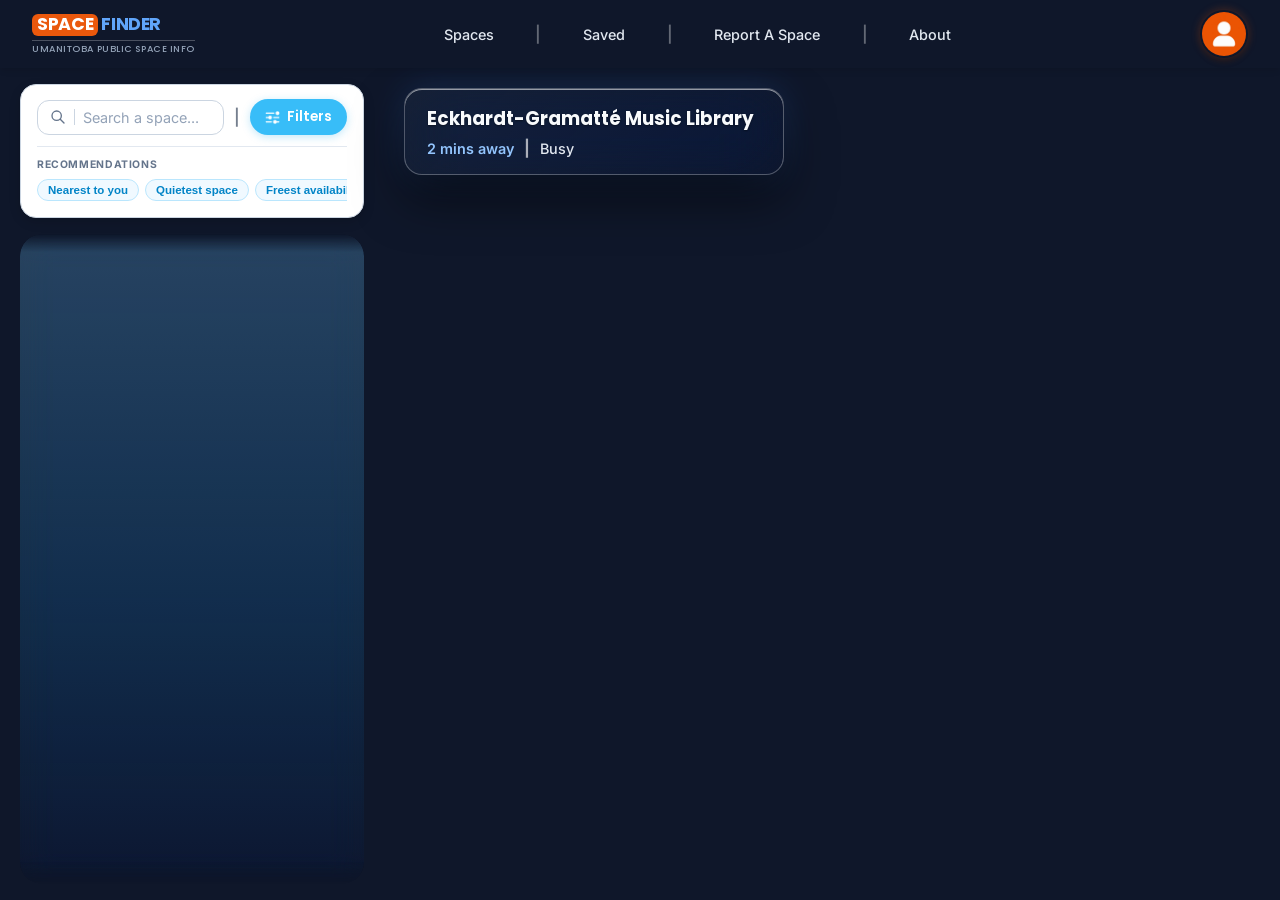
==== page-html/index.html @ 4721ee88 "UI- commit foucesd on the UI of more info page" ====
<!DOCTYPE html>
<html lang="en">
<head>
    <meta charset="UTF-8">
    <meta name="viewport" content="width=device-width, initial-scale=1.0">
    <title>Public Space Information Center</title>

    <!-- Google Fonts -->
    <link rel="preconnect" href="https://fonts.googleapis.com">
    <link rel="preconnect" href="https://fonts.gstatic.com" crossorigin>
    <link href="https://fonts.googleapis.com/css2?family=Inter:wght@400;500;600&family=Poppins:wght@600;700&display=swap" rel="stylesheet">

    <!-- Mapbox GL JS -->
    <link href="https://api.mapbox.com/mapbox-gl-js/v3.30.0/mapbox-gl.css" rel="stylesheet">
    <script src="https://api.mapbox.com/mapbox-gl-js/v3.30.0/mapbox-gl.js"></script>

    <!-- Our CSS -->
    <link rel="stylesheet" href="../pages-css-sheet/styles.css">
</head>
<body>

    <!-- TOP NAVIGATION -->
    <header>
        <!-- Left Group: Logo -->
        <div class="header-left-group">
            <div class="logo">
                <div class="logo-text">
                    <span class="brand-name"><span class="brand-space">SPACE</span><span class="brand-finder">FINDER</span></span>
                    <hr class="logo-divider">
                    <span class="brand-tag">UManitoba Public Space Info</span>
                </div>
            </div>
        </div>

        <!-- Center Navigation -->
        <nav>
            <a href="#" class="nav-link">Spaces</a>
            <span class="nav-separator">|</span>
            <a href="#" class="nav-link">Saved</a>
            <span class="nav-separator">|</span>
            <a href="#" class="nav-link">Report A Space</a>
            <span class="nav-separator">|</span>
            <a href="#" class="nav-link">About</a>
        </nav>

        <!-- Right Group: Login Button -->
        <div class="header-right-group">
            <button class="login-btn" type="button" aria-label="Login">
                <img src="../assets/orange-profile-icon.jpg" alt="Login" class="login-icon-img">
            </button>
        </div>
    </header>

    <!-- FULL-BACKGROUND 3D MAPBOX CONTAINER -->
    <div id="map"></div>

    <!-- MAIN CONTENT AREA -->
    <main>
        <!-- LEFT SIDEBAR -->
        <aside class="sidebar">
            <!-- SOLID WHITE FILTER CARD (UNCHANGED) -->
            <div class="controls">
                <!-- Top Row: Search Left | Divider | Filter Right -->
                <div class="controls-top-row">
                    <div class="search-bar">
                        <svg class="search-icon" xmlns="http://www.w3.org/2000/svg" fill="none" viewBox="0 0 24 24" stroke="currentColor">
                            <path stroke-linecap="round" stroke-linejoin="round" stroke-width="2" d="M21 21l-6-6m2-5a7 7 0 11-14 0 7 7 0 0114 0z"/>
                        </svg>
                        <div class="search-divider"></div>
                        <input type="text" id="search-input" placeholder="Search a space...">
                    </div>

                    <span class="controls-divider">|</span>

                    <button class="filter-trigger-btn" id="btn-open-filter-modal" type="button">
                        <img src="../assets/filter_search_bar.png" alt="" class="filter-icon">
                        <span>Filters</span>
                    </button>
                </div>

                <!-- Subtle Horizontal Divider -->
                <hr class="horizontal-divider">

                <!-- Bottom Row: Recommendations Section -->
                <div class="recommendations-section">
                    <span class="recommendations-title">Recommendations</span>
                    <div class="recommendations-scroll-container">
                        <button class="quick-chip" data-quick="nearest" type="button">Nearest to you</button>
                        <button class="quick-chip" data-quick="quiet" type="button">Quietest space</button>
                        <button class="quick-chip" data-quick="free" type="button">Freest availability</button>
                    </div>
                </div>
            </div>

            <!-- TRANSPARENT SPACE CARDS LIST -->
            <div class="space-list" id="space-list">
                <!-- JS will inject list items here -->
            </div>
        </aside>

        <!-- RIGHT MAP HUD AREA -->
        <section class="map-area">
            <div class="selected-space-header">
                <h2 id="selected-title">Eckhardt-Gramatté Music Library</h2>
                <div class="header-sub-row">
                    <div class="header-info-left">
                        <span id="selected-distance">2 mins away</span>
                        <span class="header-divider-line">|</span>
                        <span id="selected-status-text">Busy</span>
                    </div>
                </div>
            </div>
        </section>
    </main>

    <script src="../token-Admin/config.js"></script>
    <script src="../pages-js/script.js"></script>
</body>
</html>
---- pages-css-sheet/styles.css ----
/* --- 1. COLOR SCHEME & VARIABLES --- */
:root {
    --primary-dark: #0F172A;
    --bg-main: #0F172A;
    --bg-card: #FFFFFF;
    --accent: #3B82F6;
    --accent-hover: #2563EB;
    --text-main: #1E293B;
    --text-light: #64748B;
    --border-color: #E2E8F0;
    --shadow-sm: 0 1px 3px rgba(0,0,0,0.05);
    --shadow-md: 0 10px 25px -5px rgba(0,0,0,0.1), 0 8px 10px -6px rgba(0,0,0,0.1);
    --shadow-hover: 0 20px 25px -5px rgba(59, 130, 246, 0.15), 0 8px 10px -6px rgba(0,0,0,0.1);

    /* Action Colors (Orange) */
    --accent-orange: #EA580C;
    --accent-orange-hover: #C2410C;
    --shadow-orange: 0 4px 12px rgba(234, 88, 12, 0.3);

    /* Ultra-Light Blue Theme (Recommendations & Filter Pill) */
    --light-blue-bg: #F0F9FF;
    --light-blue-hover: #E0F2FE;
    --light-blue-text: #0284C7;
    --light-blue-border: #BAE6FD;
    --filter-pill-bg: #38BDF8;
    --filter-pill-hover: #0EA5E9;
}

/* --- 2. RESET & TYPOGRAPHY --- */
* {
    box-sizing: border-box;
    margin: 0;
    padding: 0;
}

body {
    height: 100vh;
    display: flex;
    flex-direction: column;
    background-color: var(--bg-main);
    color: var(--text-main);
    font-family: 'Inter', sans-serif;
    overflow: hidden;
}

h1, h2, h3, .logo {
    font-family: 'Poppins', sans-serif;
}

/* --- 3. HEADER, LOGO & BEAUTIFIED NAV --- */
header {
    display: flex;
    align-items: center;
    justify-content: space-between;
    width: 100%;
    padding: 10px clamp(16px, 2.5vw, 40px);
    gap: 16px;
    background-color: var(--primary-dark);
    color: white;
    box-shadow: 0 4px 6px -1px rgba(0,0,0,0.1);
    z-index: 20;
    flex-shrink: 0;
    flex-wrap: nowrap;
}

.header-left-group {
    display: flex;
    align-items: center;
    flex-shrink: 0;
}

.header-right-group {
    display: flex;
    align-items: center;
    justify-content: flex-end;
    flex-shrink: 0;
}

.logo {
    display: flex;
    align-items: center;
    gap: 10px;
    cursor: pointer;
    flex-shrink: 0;
}

.logo-text {
    display: flex;
    flex-direction: column;
    line-height: 1.1;
}

.login-btn {
    display: inline-flex;
    align-items: center;
    justify-content: center;
    padding: 2px;
    border: none;
    background: transparent;
    cursor: pointer;
    border-radius: 50%;
    flex-shrink: 0;
    transition: all 0.3s cubic-bezier(0.4, 0, 0.2, 1);
    box-shadow: 0 0 10px rgba(234, 88, 12, 0.3),
                0 4px 6px rgba(0, 0, 0, 0.2);
}

.login-btn:hover {
    transform: scale(1.08);
    box-shadow: 0 0 28px 4px rgba(194, 65, 12, 0.85),
                0 0 12px rgba(234, 88, 12, 0.6),
                0 6px 14px rgba(0, 0, 0, 0.4);
}

.login-icon-img {
    width: 44px;
    height: 44px;
    border-radius: 50%;
    border: none;
    object-fit: cover;
    display: block;
    flex-shrink: 0;
}

.brand-name {
    display: inline-flex;
    align-items: center;
    font-family: 'Poppins', sans-serif;
    font-weight: 700;
    font-size: 1.1rem;
    letter-spacing: -0.02em;
    line-height: 1;
}

.brand-space {
    background-color: var(--accent-orange);
    color: #FFFFFF;
    padding: 2px 5px;
    border-radius: 6px;
    margin-right: 3px;
}

.brand-finder {
    color: #60A5FA;
}

.logo-divider {
    border: none;
    height: 1px;
    background-color: rgba(255, 255, 255, 0.25);
    width: 100%;
    margin: 4px 0 3px 0;
}

.brand-tag {
    font-size: 0.58rem;
    font-weight: 500;
    color: #94A3B8;
    text-transform: uppercase;
    letter-spacing: 0.06em;
}

nav {
    display: flex;
    align-items: center;
    justify-content: center;
    flex: 1;
    gap: clamp(12px, 2vw, 36px);
}

.nav-link {
    text-decoration: none;
    color: #E2E8F0;
    padding: 8px 16px;
    border-radius: 10px;
    font-size: 0.9rem;
    font-weight: 500;
    white-space: nowrap;
    background: transparent;
    transition: all 0.3s cubic-bezier(0.4, 0, 0.2, 1);
}

.nav-link:hover {
    color: #FFFFFF;
    background: linear-gradient(135deg, #EA580C 0%, #C2410C 100%);
    box-shadow: 0 4px 12px rgba(234, 88, 12, 0.4), inset 0 1px 0 rgba(255, 255, 255, 0.25);
    transform: translateY(-2px);
}

.nav-separator {
    color: rgba(255, 255, 255, 0.35);
    font-weight: 600;
    user-select: none;
    font-size: 1rem;
}

/* --- FULL-SCREEN 3D MAP BEHIND LEFT AND RIGHT --- */
#map {
    position: fixed;
    top: 64px;
    left: 0;
    right: 0;
    bottom: 0;
    width: 100vw;
    height: calc(100vh - 64px);
    z-index: 1;
}

/* --- 4. MAIN LAYOUT --- */
main {
    display: flex;
    flex: 1;
    overflow: hidden;
    position: relative;
    z-index: 10;
    pointer-events: none;
}

/* --- 5. LEFT SIDEBAR --- */
.sidebar {
    width: clamp(340px, 30vw, 480px);
    display: flex;
    flex-direction: column;
    background-color: transparent;
    z-index: 12;
    pointer-events: none;
}

/* --- 6. SOLID WHITE FILTER CARD (KEPT AS IS) --- */
.controls {
    margin: 16px 20px 8px 20px;
    padding: 14px 16px;
    background-color: #FFFFFF;
    border: 1.5px solid #CBD5E1;
    border-radius: 16px;
    box-shadow: 0 4px 12px rgba(0, 0, 0, 0.14), 0 1px 3px rgba(0, 0, 0, 0.08);
    display: flex;
    flex-direction: column;
    gap: 11px;
    flex-shrink: 0;
    pointer-events: auto;
}

.controls-top-row {
    display: flex;
    align-items: center;
    justify-content: space-between;
    gap: 10px;
    width: 100%;
    min-width: 0;
}

.search-bar {
    display: flex;
    align-items: center;
    background-color: #FFFFFF;
    border: 1px solid #CBD5E1;
    border-radius: 12px;
    padding: 8px 12px;
    flex: 1;
    min-width: 0;
    gap: 8px;
    transition: border-color 0.2s ease, box-shadow 0.2s ease;
}

.search-bar:focus-within {
    border-color: var(--accent);
    box-shadow: 0 0 0 3px rgba(59, 130, 246, 0.12);
}

.search-icon {
    width: 16px;
    height: 16px;
    color: #64748B;
    flex-shrink: 0;
}

.search-divider {
    width: 1px;
    height: 16px;
    background-color: #CBD5E1;
    flex-shrink: 0;
}

.search-bar input {
    border: none;
    outline: none;
    background: transparent;
    width: 100%;
    min-width: 0;
    color: var(--text-main);
    font-family: 'Inter', sans-serif;
    font-size: 0.9rem;
}

.search-bar input::placeholder {
    color: #94A3B8;
}

.controls-divider {
    color: #757f8e;
    font-weight: 600;
    user-select: none;
    flex-shrink: 0;
}

.filter-trigger-btn {
    display: inline-flex;
    align-items: center;
    gap: 7px;
    background-color: var(--filter-pill-bg);
    border: none;
    border-radius: 999px;
    color: #FFFFFF;
    font-family: 'Poppins', sans-serif;
    font-size: 0.85rem;
    font-weight: 600;
    cursor: pointer;
    padding: 8px 15px;
    box-shadow: 0 2px 8px rgba(14, 165, 233, 0.25);
    transition: background-color 0.2s ease, transform 0.2s ease, box-shadow 0.2s ease;
    white-space: nowrap;
    flex-shrink: 0;
}

.filter-trigger-btn:hover {
    background-color: var(--filter-pill-hover);
    transform: translateY(-1px);
    box-shadow: 0 4px 12px rgba(14, 165, 233, 0.35);
}

.filter-icon {
    width: 15px;
    height: 15px;
    object-fit: contain;
    filter: brightness(0) invert(1);
    flex-shrink: 0;
}

.horizontal-divider {
    border: none;
    height: 1px;
    width: 100%;
    background-color: #E2E8F0;
    margin: 0;
}

.recommendations-section {
    display: flex;
    flex-direction: column;
    gap: 8px;
    width: 100%;
}

.recommendations-title {
    font-size: 0.65rem;
    font-weight: 700;
    color: var(--text-light);
    text-transform: uppercase;
    letter-spacing: 0.06em;
}

.recommendations-scroll-container {
    display: flex;
    flex-direction: row;
    align-items: center;
    gap: 6px;
    width: 100%;
    overflow-x: auto;
    white-space: nowrap;
    padding-bottom: 2px;
    scrollbar-width: none;
}

.recommendations-scroll-container::-webkit-scrollbar {
    display: none;
}

.quick-chip {
    padding: 4px 10px;
    border-radius: 12px;
    border: 1px solid var(--light-blue-border);
    background-color: var(--light-blue-bg);
    color: var(--light-blue-text);
    font-size: 0.72rem;
    font-weight: 600;
    cursor: pointer;
    flex-shrink: 0;
    transition: all 0.2s ease;
}

.quick-chip:hover {
    background-color: var(--light-blue-hover);
    transform: translateY(-1px);
}

.quick-chip.active {
    background-color: var(--accent-orange);
    border-color: var(--accent-orange);
    color: #FFFFFF;
    font-weight: 600;
    box-shadow: 0 2px 8px rgba(234, 88, 12, 0.25);
}

/* --- 7. SMOOTH BLURRY BLUE CONTAINER & INVERTED SPACE CARDS --- */
.space-list {
    flex: 1;
    overflow-y: auto;
    margin: 8px 20px 16px 20px;
    padding: 16px;
    border-radius: 22px;
    background: linear-gradient(
        180deg,
        rgba(125, 211, 252, 0.24) 0%,
        rgba(56, 189, 248, 0.14) 55%,
        rgba(15, 23, 42, 0.05) 100%
    );
    backdrop-filter: blur(16px) saturate(140%);
    -webkit-backdrop-filter: blur(16px) saturate(140%);
    border: none;
    box-shadow: 0 18px 36px rgba(2, 6, 23, 0.24);
    mask-image: linear-gradient(to bottom, transparent 0%, black 18px, black calc(100% - 22px), transparent 100%);
    -webkit-mask-image: linear-gradient(to bottom, transparent 0%, black 18px, black calc(100% - 22px), transparent 100%);
    display: flex;
    flex-direction: column;
    gap: 14px;
    pointer-events: auto;
}

/* Unselected: darker blue-slate so info pops crisply */
.space-card {
    position: relative;
    z-index: 1;
    border: 1px solid rgba(147, 197, 253, 0.24);
    border-radius: 14px;
    padding: 20px;
    background-color: rgba(15, 23, 42, 0.72);
    backdrop-filter: blur(8px);
    -webkit-backdrop-filter: blur(8px);
    color: #F8FAFC;
    cursor: pointer;
    box-shadow: 0 4px 12px rgba(2, 6, 23, 0.28);
    transition: transform 0.25s cubic-bezier(0.34, 1.56, 0.64, 1),
                box-shadow 0.25s cubic-bezier(0.4, 0, 0.2, 1),
                border-color 0.25s ease,
                background-color 0.25s ease,
                backdrop-filter 0.25s ease;
    display: flex;
    flex-direction: column;
}

.space-card:hover {
    background-color: rgba(15, 23, 42, 0.82);
    border-color: rgba(147, 197, 253, 0.48);
}

/* Selected: brighter light blue, drops behind-blur, pops up with shadow */
.space-card.active {
    z-index: 5;
    transform: translateY(-4px);
    background-color: rgba(147, 197, 253, 0.42);
    backdrop-filter: none;
    -webkit-backdrop-filter: none;
    border-color: rgba(224, 242, 254, 0.85);
    box-shadow:
        0 22px 42px rgba(2, 6, 23, 0.68),
        0 10px 20px rgba(15, 23, 42, 0.45);
}

.space-card .card-header {
    display: flex;
    justify-content: space-between;
    align-items: center;
    font-weight: 600;
    font-size: 1.05rem;
    color: #FFFFFF;
    margin-bottom: 8px;
    gap: 15px;
}

.space-title-group {
    display: flex;
    align-items: center;
    flex: 1;
    min-width: 0;
}

.space-title-group span:first-child {
    overflow: hidden;
    text-overflow: ellipsis;
    text-shadow: 0 1px 2px rgba(2, 6, 23, 0.55);
}

.color-dot {
    width: 15px;
    height: 15px;
    border-radius: 50%;
    display: inline-block;
    border: 2px solid #FFFFFF;
    box-shadow: 0 0 0 2px rgba(15, 23, 42, 0.65), 0 2px 8px rgba(0, 0, 0, 0.45);
    flex-shrink: 0;
    transition: transform 0.25s cubic-bezier(0.34, 1.56, 0.64, 1);
}

.space-card:hover .color-dot {
    transform: scale(1.3);
}

.space-meta-group {
    display: flex;
    align-items: center;
    gap: 10px;
    flex-shrink: 0;
}

.divider {
    color: #7DD3FC;
    font-weight: 700;
    font-size: 1.05rem;
    text-shadow: 0 0 8px rgba(125, 211, 252, 0.45);
    user-select: none;
    flex-shrink: 0;
}

.space-meta-group span:last-child {
    font-size: 0.95rem;
    color: #F8FAFC;
    font-weight: 500;
    white-space: nowrap;
}

.space-card .status {
    font-size: 0.85rem;
    font-weight: 500;
    color: #E2E8F0;
    display: flex;
    align-items: center;
    gap: 8px;
    margin-top: 4px;
}

.status-pill {
    display: inline-flex;
    align-items: center;
    gap: 6px;
    padding: 4px 11px;
    border-radius: 20px;
    font-size: 0.82rem;
    font-weight: 700;
    letter-spacing: 0.02em;
    box-shadow: 0 2px 8px rgba(2, 6, 23, 0.35);
}

.status-pill.status-busy {
    background-color: rgba(239, 68, 68, 0.38);
    color: #FFFFFF;
    border: 1px solid #FCA5A5;
}

.status-pill.status-quiet {
    background-color: rgba(16, 185, 129, 0.38);
    color: #FFFFFF;
    border: 1px solid #6EE7B7;
}

.status-pill.status-moderate {
    background-color: rgba(245, 158, 11, 0.42);
    color: #FFFFFF;
    border: 1px solid #FDE047;
}

.empty-state {
    text-align: center;
    color: #F8FAFC;
    background-color: rgba(15, 23, 42, 0.65);
    border-radius: 14px;
    padding: 40px 20px;
    font-size: 0.95rem;
}

/* --- 8. CARD FOOTER & MORE INFO BUTTON --- */
.card-footer {
    display: flex;
    justify-content: flex-end;
    margin-top: 15px;
    border-top: 1px solid rgba(255, 255, 255, 0.22);
    padding-top: 12px;
}

.more-info-btn {
    background-color: var(--accent-orange);
    color: #FFFFFF;
    padding: 8px 16px;
    border-radius: 6px;
    font-size: 0.85rem;
    font-weight: 600;
    font-family: 'Inter', sans-serif;
    cursor: pointer;
    display: flex;
    align-items: center;
    gap: 6px;
    border: 2px solid transparent;
    box-shadow: 0 2px 6px rgba(234, 88, 12, 0.25);
    transition: background-color 0.25s ease, color 0.25s ease, transform 0.25s cubic-bezier(0.4, 0, 0.2, 1), box-shadow 0.25s ease;
}

.more-info-btn:hover {
    background-color: var(--accent-orange-hover);
    color: #FFFFFF;
    transform: scale(1.05);
    box-shadow: 0 8px 20px rgba(0, 0, 0, 0.3), 0 4px 12px rgba(234, 88, 12, 0.4);
}

.more-info-btn:active {
    transform: scale(1.02);
}

/* --- 9. RIGHT MAP AREA & LIQUID GLASS HEADER --- */
.map-area {
    flex: 1;
    position: relative;
    background-color: transparent;
    pointer-events: none;
}

.selected-space-header {
    position: absolute;
    top: 20px;
    left: 20px;
    width: 380px;
    z-index: 1000;

    background: linear-gradient(
        135deg,
        rgba(30, 41, 59, 0.55) 0%,
        rgba(15, 23, 42, 0.35) 100%
    );
    backdrop-filter: blur(32px) saturate(220%);
    -webkit-backdrop-filter: blur(32px) saturate(220%);

    border-radius: 18px;
    padding: 16px 22px;
    border: 1px solid rgba(255, 255, 255, 0.28);
    box-shadow:
        0 24px 48px rgba(0, 0, 0, 0.5),
        0 0 35px rgba(59, 130, 246, 0.20),
        inset 0 1px 0 rgba(255, 255, 255, 0.55);

    transition: all 0.3s cubic-bezier(0.4, 0, 0.2, 1);
    pointer-events: auto;
}

.selected-space-header h2 {
    color: #F8FAFC;
    margin-bottom: 6px;
    font-size: 1.15rem;
    text-shadow: 0 1px 2px rgba(0, 0, 0, 0.4);
    overflow: hidden;
    text-overflow: ellipsis;
    white-space: nowrap;
}

.header-sub-row {
    display: flex;
    justify-content: space-between;
    align-items: center;
}

.header-info-left {
    display: flex;
    align-items: center;
    gap: 10px;
}

#selected-distance {
    color: #93C5FD;
    font-weight: 600;
    font-size: 0.90rem;
}

.header-divider-line {
    color: rgba(255, 255, 255, 0.65);
    font-weight: 700;
    user-select: none;
}

#selected-status-text {
    color: #E2E8F0;
    font-weight: 500;
    font-size: 0.90rem;
}

/* --- 10. MAPBOX POPUP OVERRIDES --- */
.mapboxgl-popup-content {
    border-radius: 8px;
    font-family: 'Inter', sans-serif;
    font-weight: 500;
    background: var(--primary-dark);
    color: white;
    padding: 10px 15px;
}

.mapboxgl-popup-anchor-bottom .mapboxgl-popup-tip {
    border-top-color: var(--primary-dark);
}
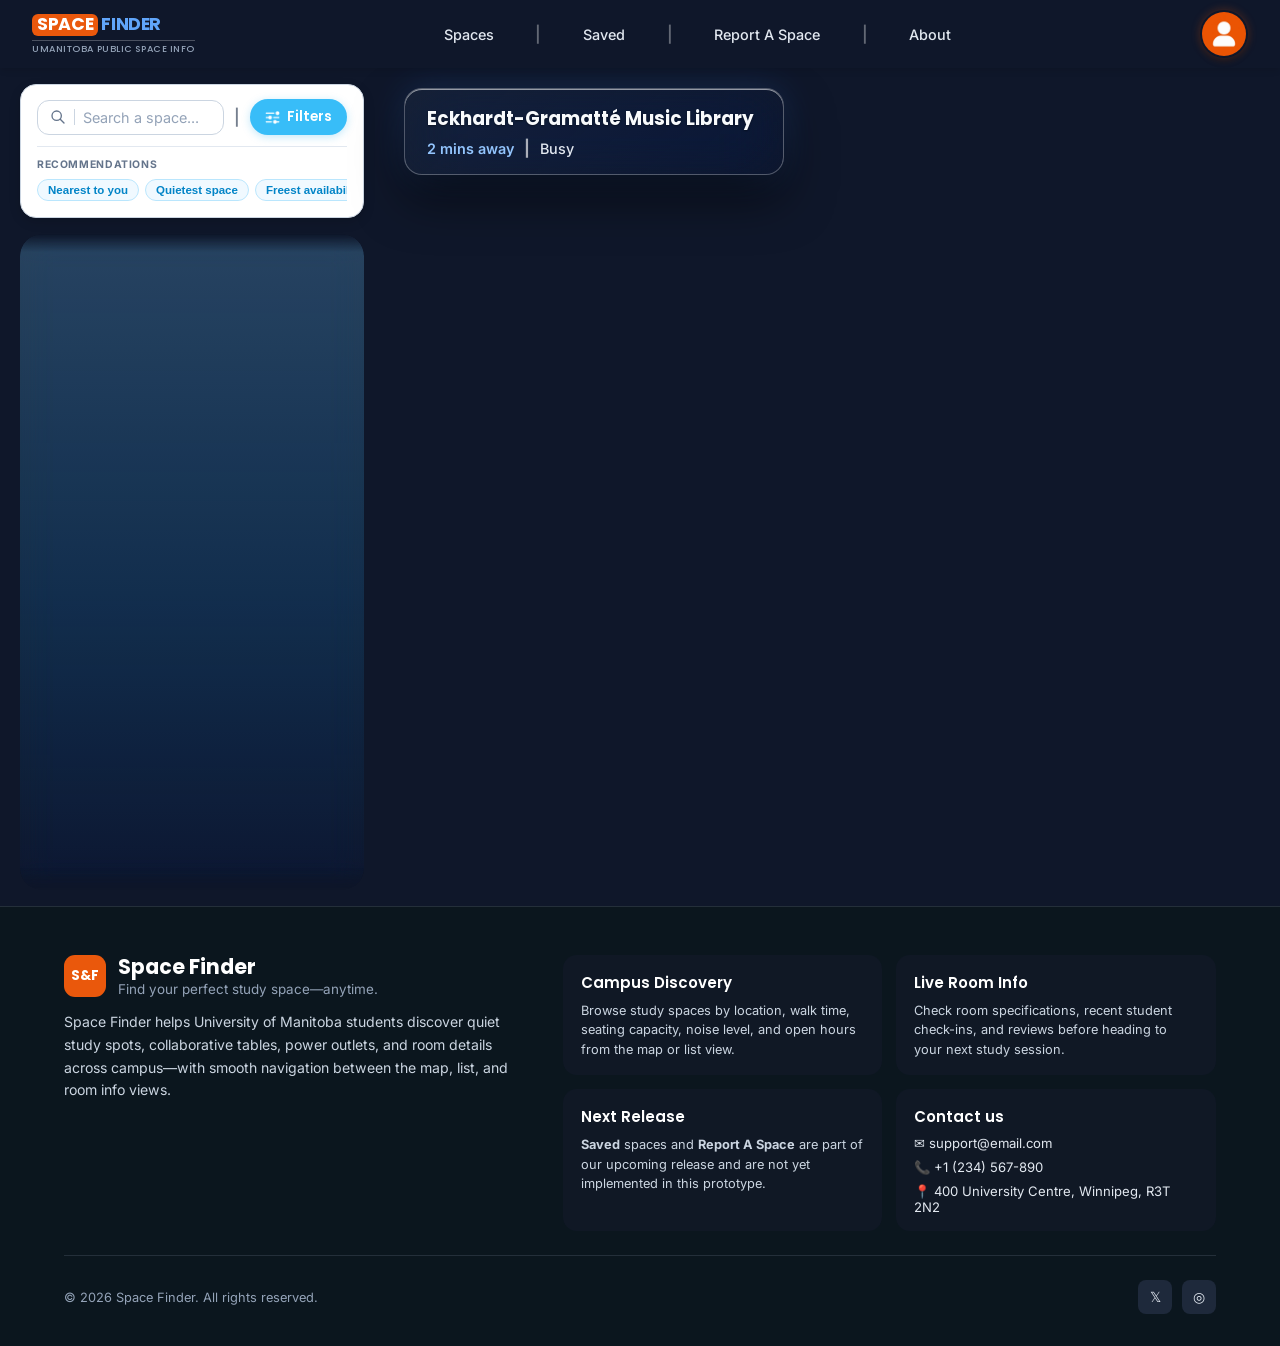
==== commit 6ea0817a: "feat: finalize prototype for milestone" ====
--- a/page-html/index.html
+++ b/page-html/index.html
@@ -16,6 +16,7 @@
 
     <!-- Our CSS -->
     <link rel="stylesheet" href="../pages-css-sheet/styles.css">
+    <link rel="stylesheet" href="../pages-css-sheet/shared-nav-about.css">
 </head>
 <body>
 
@@ -45,7 +46,7 @@
 
         <!-- Right Group: Login Button -->
         <div class="header-right-group">
-            <button class="login-btn" type="button" aria-label="Login">
+            <button class="login-btn" type="button" aria-label="Login" onclick="window.location.href='login.html'">
                 <img src="../assets/orange-profile-icon.jpg" alt="Login" class="login-icon-img">
             </button>
         </div>
@@ -75,6 +76,7 @@
                     <button class="filter-trigger-btn" id="btn-open-filter-modal" type="button">
                         <img src="../assets/filter_search_bar.png" alt="" class="filter-icon">
                         <span>Filters</span>
+                        <span class="filter-count-badge" id="filter-count-badge" hidden>0</span>
                     </button>
                 </div>
 
@@ -99,7 +101,109 @@
         </aside>
 
         <!-- RIGHT MAP HUD AREA -->
-        <section class="map-area">
+        <section class="map-area" id="map-area">
+
+            <!-- FILTER DRAWER (slides in from the left, over the map) -->
+            <div class="filter-drawer" id="filter-drawer" role="dialog" aria-labelledby="filter-drawer-title" aria-hidden="true">
+                <div class="filter-drawer-header">
+                    <h3 id="filter-drawer-title">Filters</h3>
+                    <div class="filter-drawer-header-actions">
+                        <button type="button" class="filter-reset-btn" id="filter-reset-btn">Reset</button>
+                        <button type="button" class="filter-close-btn" id="filter-close-btn" aria-label="Close filters">×</button>
+                    </div>
+                </div>
+
+                <div class="filter-drawer-body">
+                    <!-- Sort -->
+                    <section class="filter-group">
+                        <span class="filter-label">Sort by</span>
+                        <div class="filter-chip-row" data-filter="sort" data-required="true">
+                            <button type="button" class="filter-chip" data-value="distance">Nearest</button>
+                            <button type="button" class="filter-chip" data-value="quiet">Quietest</button>
+                            <button type="button" class="filter-chip" data-value="available">Most available</button>
+                            <button type="button" class="filter-chip" data-value="rating">Top rated</button>
+                        </div>
+                    </section>
+
+                    <hr class="filter-divider">
+
+                    <!-- Solo / Group -->
+                    <section class="filter-group">
+                        <span class="filter-label">What are you doing?</span>
+                        <div class="filter-segmented" data-filter="mode" data-required="true">
+                            <button type="button" class="filter-segment" data-value="solo">Solo</button>
+                            <button type="button" class="filter-segment" data-value="group">Group</button>
+                        </div>
+                    </section>
+
+                    <!-- Group size (only when Group is picked) -->
+                    <section class="filter-group" id="group-size-group" hidden>
+                        <span class="filter-label">Group size</span>
+                        <div class="filter-stepper">
+                            <span id="group-size-value">4 people</span>
+                            <div class="filter-stepper-btns">
+                                <button type="button" id="group-size-minus" aria-label="Fewer people">−</button>
+                                <button type="button" id="group-size-plus" aria-label="More people">+</button>
+                            </div>
+                        </div>
+                    </section>
+
+                    <!-- Study length -->
+                    <section class="filter-group">
+                        <span class="filter-label">How long do you plan to study?</span>
+                        <div class="filter-chip-row" data-filter="duration">
+                            <button type="button" class="filter-chip" data-value="short">&lt; 1h</button>
+                            <button type="button" class="filter-chip" data-value="medium">1–2h</button>
+                            <button type="button" class="filter-chip" data-value="long">2h+</button>
+                        </div>
+                    </section>
+
+                    <!-- Noise -->
+                    <section class="filter-group">
+                        <span class="filter-label">Noise level</span>
+                        <div class="filter-chip-row" data-filter="noise">
+                            <button type="button" class="filter-chip" data-value="silent">Silent</button>
+                            <button type="button" class="filter-chip" data-value="quiet">Quiet</button>
+                            <button type="button" class="filter-chip" data-value="talking">Talking OK</button>
+                        </div>
+                    </section>
+
+                    <!-- Distance -->
+                    <section class="filter-group">
+                        <span class="filter-label">Distance</span>
+                        <div class="filter-chip-row" data-filter="distance" data-required="true">
+                            <button type="button" class="filter-chip" data-value="2">2 mins</button>
+                            <button type="button" class="filter-chip" data-value="5">5 mins</button>
+                            <button type="button" class="filter-chip" data-value="10">10 mins</button>
+                            <button type="button" class="filter-chip" data-value="any">Any</button>
+                        </div>
+                    </section>
+
+                    <hr class="filter-divider">
+
+                    <!-- Toggles -->
+                    <label class="filter-toggle-row">
+                        <span class="filter-label">Need an outlet?</span>
+                        <span class="filter-switch">
+                            <input type="checkbox" id="filter-outlet">
+                            <span class="filter-switch-slider"></span>
+                        </span>
+                    </label>
+
+                    <label class="filter-toggle-row">
+                        <span class="filter-label">Bookable?</span>
+                        <span class="filter-switch">
+                            <input type="checkbox" id="filter-bookable">
+                            <span class="filter-switch-slider"></span>
+                        </span>
+                    </label>
+                </div>
+
+                <div class="filter-drawer-footer">
+                    <button type="button" class="filter-apply-btn" id="filter-apply-btn">Show 4 spaces</button>
+                </div>
+            </div>
+
             <div class="selected-space-header">
                 <h2 id="selected-title">Eckhardt-Gramatté Music Library</h2>
                 <div class="header-sub-row">
@@ -113,6 +217,7 @@
         </section>
     </main>
 
+    <script src="../pages-js/shared-nav-about.js"></script>
     <script src="../token-Admin/config.js"></script>
     <script src="../pages-js/script.js"></script>
 </body>
--- a/pages-css-sheet/styles.css
+++ b/pages-css-sheet/styles.css
@@ -34,13 +34,14 @@
 }
 
 body {
-    height: 100vh;
+    min-height: 100vh;
     display: flex;
     flex-direction: column;
     background-color: var(--bg-main);
     color: var(--text-main);
     font-family: 'Inter', sans-serif;
-    overflow: hidden;
+    overflow-x: hidden;
+    overflow-y: auto;
 }
 
 h1, h2, h3, .logo {
@@ -195,22 +196,20 @@
 }
 
 /* --- FULL-SCREEN 3D MAP BEHIND LEFT AND RIGHT --- */
+/* Keep #map aligned with the header and full-height map stage */
 #map {
     position: fixed;
-    top: 64px;
+    top: 62px;
     left: 0;
     right: 0;
-    bottom: 0;
     width: 100vw;
-    height: calc(100vh - 64px);
+    height: calc(100vh - 62px);
     z-index: 1;
 }
-
 /* --- 4. MAIN LAYOUT --- */
 main {
     display: flex;
-    flex: 1;
-    overflow: hidden;
+    min-height: calc(100vh - 62px);
     position: relative;
     z-index: 10;
     pointer-events: none;
@@ -702,4 +701,355 @@
 
 .mapboxgl-popup-anchor-bottom .mapboxgl-popup-tip {
     border-top-color: var(--primary-dark);
+}
+/* --- 11. FILTER DRAWER (slides in from the left, over the map) --- */
+.filter-trigger-btn.active {
+    background-color: var(--filter-pill-hover);
+    box-shadow: 0 0 0 3px rgba(56, 189, 248, 0.3), 0 4px 12px rgba(14, 165, 233, 0.35);
+}
+
+.filter-count-badge {
+    min-width: 18px;
+    height: 18px;
+    padding: 0 5px;
+    border-radius: 999px;
+    background-color: #FFFFFF;
+    color: var(--accent-orange);
+    font-family: 'Inter', sans-serif;
+    font-size: 0.68rem;
+    font-weight: 700;
+    display: inline-flex;
+    align-items: center;
+    justify-content: center;
+}
+
+.filter-count-badge[hidden] {
+    display: none;
+}
+
+.filter-drawer {
+    position: absolute;
+    top: 16px;
+    left: 0;
+    width: min(360px, calc(100% - 40px));
+    max-height: calc(100% - 32px);
+    z-index: 1100;
+    display: flex;
+    flex-direction: column;
+    background-color: #FFFFFF;
+    border: 1.5px solid #CBD5E1;
+    border-radius: 18px;
+    box-shadow: 0 24px 48px rgba(2, 6, 23, 0.45), 0 4px 12px rgba(0, 0, 0, 0.14);
+    overflow: hidden;
+
+    opacity: 0;
+    visibility: hidden;
+    pointer-events: none;
+    transform: translateX(-28px);
+    transition: opacity 0.22s ease,
+                transform 0.32s cubic-bezier(0.34, 1.56, 0.64, 1),
+                visibility 0s linear 0.32s;
+}
+
+.filter-drawer.open {
+    opacity: 1;
+    visibility: visible;
+    pointer-events: auto;
+    transform: translateX(0);
+    transition: opacity 0.22s ease,
+                transform 0.32s cubic-bezier(0.34, 1.56, 0.64, 1),
+                visibility 0s;
+}
+
+/* Hide the selected-space HUD while the drawer is covering that spot */
+.selected-space-header {
+    transition: opacity 0.2s ease, transform 0.25s ease;
+}
+
+.map-area.filters-open .selected-space-header {
+    opacity: 0;
+    transform: translateY(-8px);
+    pointer-events: none;
+}
+
+.filter-drawer-header {
+    display: flex;
+    align-items: center;
+    justify-content: space-between;
+    padding: 14px 18px;
+    border-bottom: 1px solid #E2E8F0;
+    flex-shrink: 0;
+}
+
+.filter-drawer-header h3 {
+    font-size: 1.05rem;
+    font-weight: 700;
+    color: var(--text-main);
+}
+
+.filter-drawer-header-actions {
+    display: flex;
+    align-items: center;
+    gap: 6px;
+}
+
+.filter-reset-btn {
+    border: none;
+    background: transparent;
+    color: var(--light-blue-text);
+    font-family: 'Inter', sans-serif;
+    font-size: 0.8rem;
+    font-weight: 600;
+    padding: 5px 10px;
+    border-radius: 8px;
+    cursor: pointer;
+    transition: background-color 0.2s ease;
+}
+
+.filter-reset-btn:hover {
+    background-color: var(--light-blue-bg);
+}
+
+.filter-close-btn {
+    width: 30px;
+    height: 30px;
+    border: none;
+    border-radius: 50%;
+    background-color: #F1F5F9;
+    color: #475569;
+    font-size: 1.2rem;
+    line-height: 1;
+    cursor: pointer;
+    transition: background-color 0.2s ease, transform 0.2s ease;
+}
+
+.filter-close-btn:hover {
+    background-color: #E2E8F0;
+    transform: rotate(90deg);
+}
+
+.filter-drawer-body {
+    flex: 1;
+    min-height: 0;
+    overflow-y: auto;
+    padding: 14px 18px;
+    display: flex;
+    flex-direction: column;
+    gap: 14px;
+}
+
+.filter-group {
+    display: flex;
+    flex-direction: column;
+    gap: 7px;
+}
+
+.filter-group[hidden] {
+    display: none;
+}
+
+.filter-label {
+    font-size: 0.8rem;
+    font-weight: 600;
+    color: var(--text-main);
+}
+
+.filter-divider {
+    border: none;
+    height: 1px;
+    background-color: #E2E8F0;
+    margin: 0;
+}
+
+/* Chips */
+.filter-chip-row {
+    display: flex;
+    flex-wrap: wrap;
+    gap: 6px;
+}
+
+.filter-chip {
+    padding: 6px 12px;
+    border-radius: 12px;
+    border: 1px solid var(--light-blue-border);
+    background-color: var(--light-blue-bg);
+    color: var(--light-blue-text);
+    font-family: 'Inter', sans-serif;
+    font-size: 0.78rem;
+    font-weight: 600;
+    cursor: pointer;
+    transition: all 0.2s ease;
+}
+
+.filter-chip:hover {
+    background-color: var(--light-blue-hover);
+    transform: translateY(-1px);
+}
+
+.filter-chip.active {
+    background-color: var(--accent-orange);
+    border-color: var(--accent-orange);
+    color: #FFFFFF;
+    box-shadow: 0 2px 8px rgba(234, 88, 12, 0.25);
+}
+
+/* Solo / Group segmented control */
+.filter-segmented {
+    display: grid;
+    grid-template-columns: 1fr 1fr;
+    padding: 3px;
+    border-radius: 12px;
+    background-color: #F1F5F9;
+    border: 1px solid #CBD5E1;
+}
+
+.filter-segment {
+    border: none;
+    background: transparent;
+    padding: 8px 0;
+    border-radius: 9px;
+    font-family: 'Inter', sans-serif;
+    font-size: 0.85rem;
+    font-weight: 600;
+    color: #475569;
+    cursor: pointer;
+    transition: background-color 0.2s ease, color 0.2s ease, box-shadow 0.2s ease;
+}
+
+.filter-segment:hover:not(.active) {
+    color: var(--text-main);
+}
+
+.filter-segment.active {
+    background-color: var(--accent-orange);
+    color: #FFFFFF;
+    box-shadow: var(--shadow-orange);
+}
+
+/* Group size stepper */
+.filter-stepper {
+    display: flex;
+    align-items: center;
+    justify-content: space-between;
+    padding: 6px 6px 6px 14px;
+    border: 1px solid #CBD5E1;
+    border-radius: 12px;
+    font-size: 0.88rem;
+    font-weight: 500;
+    color: var(--text-main);
+}
+
+.filter-stepper-btns {
+    display: flex;
+    gap: 6px;
+}
+
+.filter-stepper-btns button {
+    width: 30px;
+    height: 30px;
+    border-radius: 50%;
+    border: 1px solid #CBD5E1;
+    background-color: #FFFFFF;
+    color: var(--text-main);
+    font-size: 1rem;
+    font-weight: 600;
+    cursor: pointer;
+    transition: background-color 0.2s ease, border-color 0.2s ease;
+}
+
+.filter-stepper-btns button:hover:not(:disabled) {
+    background-color: var(--light-blue-bg);
+    border-color: var(--light-blue-border);
+}
+
+.filter-stepper-btns button:disabled {
+    opacity: 0.4;
+    cursor: not-allowed;
+}
+
+/* Toggle switches */
+.filter-toggle-row {
+    display: flex;
+    align-items: center;
+    justify-content: space-between;
+    cursor: pointer;
+}
+
+.filter-switch {
+    position: relative;
+    width: 44px;
+    height: 24px;
+    flex-shrink: 0;
+}
+
+.filter-switch input {
+    position: absolute;
+    opacity: 0;
+    width: 0;
+    height: 0;
+}
+
+.filter-switch-slider {
+    position: absolute;
+    inset: 0;
+    border-radius: 999px;
+    background-color: #CBD5E1;
+    transition: background-color 0.2s ease;
+}
+
+.filter-switch-slider::before {
+    content: '';
+    position: absolute;
+    top: 3px;
+    left: 3px;
+    width: 18px;
+    height: 18px;
+    border-radius: 50%;
+    background-color: #FFFFFF;
+    box-shadow: 0 1px 3px rgba(0, 0, 0, 0.25);
+    transition: transform 0.25s cubic-bezier(0.34, 1.56, 0.64, 1);
+}
+
+.filter-switch input:checked + .filter-switch-slider {
+    background-color: var(--accent-orange);
+}
+
+.filter-switch input:checked + .filter-switch-slider::before {
+    transform: translateX(20px);
+}
+
+.filter-switch input:focus-visible + .filter-switch-slider {
+    box-shadow: 0 0 0 3px rgba(59, 130, 246, 0.35);
+}
+
+/* Footer */
+.filter-drawer-footer {
+    padding: 12px 18px 16px;
+    border-top: 1px solid #E2E8F0;
+    flex-shrink: 0;
+}
+
+.filter-apply-btn {
+    width: 100%;
+    padding: 11px 0;
+    border: none;
+    border-radius: 12px;
+    background-color: var(--accent-orange);
+    color: #FFFFFF;
+    font-family: 'Poppins', sans-serif;
+    font-size: 0.95rem;
+    font-weight: 600;
+    cursor: pointer;
+    box-shadow: var(--shadow-orange);
+    transition: background-color 0.2s ease, transform 0.2s ease;
+}
+
+.filter-apply-btn:hover {
+    background-color: var(--accent-orange-hover);
+    transform: translateY(-1px);
+}
+
+.filter-apply-btn.empty {
+    background-color: #94A3B8;
+    box-shadow: none;
 }
--- a/pages-css-sheet/shared-nav-about.css
+++ b/pages-css-sheet/shared-nav-about.css
@@ -0,0 +1,382 @@
+/* =========================================================
+   SPACE FINDER — SHARED NAV, POPUP & ABOUT SECTION
+   Zero layout overrides on map, list, or overlay panels
+   ========================================================= */
+
+html {
+    scroll-behavior: smooth;
+    overflow-y: auto;
+}
+
+body {
+    overflow-y: auto;
+    overflow-x: hidden;
+}
+
+header nav button.nav-link {
+    background: transparent;
+    border: none;
+    font-family: inherit;
+    cursor: pointer;
+}
+
+/* --- LIGHT, EASY-TO-READ "COMING SOON" POPUP --- */
+.sf-popup-backdrop {
+    position: fixed;
+    inset: 0;
+    z-index: 9999;
+    display: flex;
+    align-items: center;
+    justify-content: center;
+    padding: 18px;
+    background: rgba(15, 23, 42, 0.35);
+    backdrop-filter: blur(4px);
+    animation: sfFadeIn 0.2s ease-out;
+}
+
+.sf-popup-backdrop[hidden] {
+    display: none;
+}
+
+@keyframes sfFadeIn {
+    from { opacity: 0; }
+    to { opacity: 1; }
+}
+
+.sf-popup-card {
+    position: relative;
+    width: 100%;
+    max-width: 420px;
+    background: #FFFFFF;
+    color: #0F172A;
+    border-radius: 20px;
+    padding: 24px;
+    border: 1px solid #CBD5E1;
+    box-shadow: 0 22px 50px rgba(15, 23, 42, 0.22);
+    text-align: center;
+    animation: sfCardPop 0.32s cubic-bezier(0.22, 1.32, 0.36, 1);
+}
+
+@keyframes sfCardPop {
+    0% {
+        opacity: 0;
+        transform: translateY(16px) scale(0.94);
+    }
+    100% {
+        opacity: 1;
+        transform: translateY(0) scale(1);
+    }
+}
+
+.sf-popup-close {
+    position: absolute;
+    top: 12px;
+    right: 12px;
+    width: 30px;
+    height: 30px;
+    border-radius: 50%;
+    border: none;
+    background: #F1F5F9;
+    color: #334155;
+    font-size: 0.85rem;
+    font-weight: 700;
+    cursor: pointer;
+    transition: background-color 0.18s ease, color 0.18s ease, transform 0.2s ease;
+}
+
+.sf-popup-close:hover {
+    background: #E2E8F0;
+    color: #0F172A;
+    transform: rotate(90deg);
+}
+
+.sf-coming-pill {
+    display: inline-flex;
+    align-items: center;
+    gap: 7px;
+    padding: 5px 12px;
+    border-radius: 999px;
+    background: #E0F2FE;
+    color: #0369A1;
+    font-size: 0.72rem;
+    font-weight: 700;
+    letter-spacing: 0.04em;
+    text-transform: uppercase;
+    margin-bottom: 12px;
+}
+
+.sf-coming-dot {
+    width: 8px;
+    height: 8px;
+    border-radius: 50%;
+    background: #0284C7;
+    animation: sfDotPulse 1.5s infinite ease-in-out;
+}
+
+@keyframes sfDotPulse {
+    0%, 100% {
+        transform: scale(0.9);
+        opacity: 0.75;
+    }
+    50% {
+        transform: scale(1.25);
+        opacity: 1;
+    }
+}
+
+.sf-popup-icon {
+    width: 52px;
+    height: 52px;
+    margin: 0 auto 10px;
+    border-radius: 14px;
+    background: #F8FAFC;
+    border: 1px solid #E2E8F0;
+    display: flex;
+    align-items: center;
+    justify-content: center;
+    font-size: 1.5rem;
+    animation: sfFloatGentle 2.4s ease-in-out infinite;
+}
+
+@keyframes sfFloatGentle {
+    0%, 100% { transform: translateY(0); }
+    50% { transform: translateY(-4px); }
+}
+
+.sf-popup-title {
+    font-family: 'Poppins', sans-serif;
+    font-size: 1.15rem;
+    font-weight: 700;
+    color: #0F172A;
+    margin-bottom: 6px;
+}
+
+.sf-popup-text {
+    font-size: 0.88rem;
+    line-height: 1.5;
+    color: #334155;
+    margin-bottom: 14px;
+}
+
+.sf-progress-track {
+    width: 100%;
+    height: 6px;
+    border-radius: 999px;
+    background: #E2E8F0;
+    overflow: hidden;
+    margin-bottom: 8px;
+}
+
+.sf-progress-bar {
+    width: 65%;
+    height: 100%;
+    border-radius: 999px;
+    background: linear-gradient(90deg, #38BDF8 0%, #EA580C 50%, #38BDF8 100%);
+    background-size: 200% 100%;
+    animation: sfBarSweep 2.2s linear infinite;
+}
+
+@keyframes sfBarSweep {
+    0% { background-position: 200% 0; }
+    100% { background-position: -200% 0; }
+}
+
+.sf-popup-sub {
+    display: block;
+    font-size: 0.74rem;
+    font-weight: 600;
+    color: #64748B;
+    margin-bottom: 16px;
+}
+
+.sf-popup-btn {
+    width: 100%;
+    border: none;
+    border-radius: 11px;
+    padding: 10px 16px;
+    background: #0F172A;
+    color: #FFFFFF;
+    font-family: inherit;
+    font-size: 0.86rem;
+    font-weight: 600;
+    cursor: pointer;
+    transition: background-color 0.2s ease, transform 0.2s ease;
+}
+
+.sf-popup-btn:hover {
+    background: #1E293B;
+    transform: translateY(-1px);
+}
+
+/* --- ABOUT SECTION --- */
+.sf-about-section {
+    position: relative;
+    z-index: 25;
+    width: 100%;
+    background: #0B161E;
+    color: #F8FAFC;
+    padding: 48px clamp(20px, 5vw, 68px) 32px;
+    border-top: 1px solid rgba(148, 163, 184, 0.18);
+}
+
+.sf-about-wrap {
+    max-width: 1320px;
+    margin: 0 auto;
+    display: flex;
+    flex-direction: column;
+    gap: 24px;
+}
+
+.sf-about-grid {
+    display: grid;
+    grid-template-columns: 1fr 1.45fr;
+    gap: clamp(24px, 4vw, 48px);
+    align-items: start;
+}
+
+.sf-about-brand {
+    display: flex;
+    flex-direction: column;
+    gap: 14px;
+}
+
+.sf-about-brand-top {
+    display: flex;
+    align-items: center;
+    gap: 12px;
+}
+
+.sf-about-badge {
+    width: 42px;
+    height: 42px;
+    border-radius: 11px;
+    background: #EA580C;
+    color: #FFFFFF;
+    font-family: 'Poppins', sans-serif;
+    font-size: 0.85rem;
+    font-weight: 700;
+    display: inline-flex;
+    align-items: center;
+    justify-content: center;
+    flex-shrink: 0;
+}
+
+.sf-about-brand-top h2 {
+    font-family: 'Poppins', sans-serif;
+    font-size: 1.28rem;
+    font-weight: 700;
+    color: #FFFFFF;
+    line-height: 1.15;
+}
+
+.sf-about-brand-top p {
+    font-size: 0.84rem;
+    color: #94A3B8;
+    margin-top: 2px;
+}
+
+.sf-about-copy {
+    font-size: 0.88rem;
+    line-height: 1.62;
+    color: #CBD5E1;
+}
+
+.sf-about-cards {
+    display: grid;
+    grid-template-columns: repeat(2, minmax(0, 1fr));
+    gap: 14px;
+}
+
+.sf-about-card {
+    background: rgba(17, 24, 39, 0.92);
+    border-radius: 14px;
+    padding: 16px 18px;
+    display: flex;
+    flex-direction: column;
+    gap: 7px;
+}
+
+.sf-about-card h3 {
+    font-family: 'Poppins', sans-serif;
+    font-size: 0.94rem;
+    font-weight: 600;
+    color: #FFFFFF;
+}
+
+.sf-about-card p {
+    font-size: 0.8rem;
+    line-height: 1.52;
+    color: #CBD5E1;
+}
+
+.sf-about-contact-list {
+    list-style: none;
+    display: flex;
+    flex-direction: column;
+    gap: 8px;
+    font-size: 0.82rem;
+    color: #E2E8F0;
+}
+
+.sf-about-contact-list a {
+    color: #E2E8F0;
+    text-decoration: none;
+}
+
+.sf-about-contact-list a:hover {
+    color: #38BDF8;
+}
+
+.sf-about-rule {
+    border: none;
+    height: 1px;
+    background: rgba(148, 163, 184, 0.18);
+}
+
+.sf-about-bottom {
+    display: flex;
+    align-items: center;
+    justify-content: space-between;
+    flex-wrap: wrap;
+    gap: 12px;
+    font-size: 0.8rem;
+    color: #94A3B8;
+}
+
+.sf-about-socials {
+    display: flex;
+    align-items: center;
+    gap: 10px;
+}
+
+.sf-about-social-link {
+    width: 34px;
+    height: 34px;
+    border-radius: 8px;
+    background: #1E293B;
+    color: #E2E8F0;
+    text-decoration: none;
+    display: inline-flex;
+    align-items: center;
+    justify-content: center;
+    font-size: 0.85rem;
+    transition: background-color 0.2s ease, color 0.2s ease, transform 0.2s ease;
+}
+
+.sf-about-social-link:hover {
+    background: #38BDF8;
+    color: #0F172A;
+    transform: translateY(-2px);
+}
+
+@media (max-width: 960px) {
+    .sf-about-grid {
+        grid-template-columns: 1fr;
+    }
+}
+
+@media (max-width: 600px) {
+    .sf-about-cards {
+        grid-template-columns: 1fr;
+    }
+}
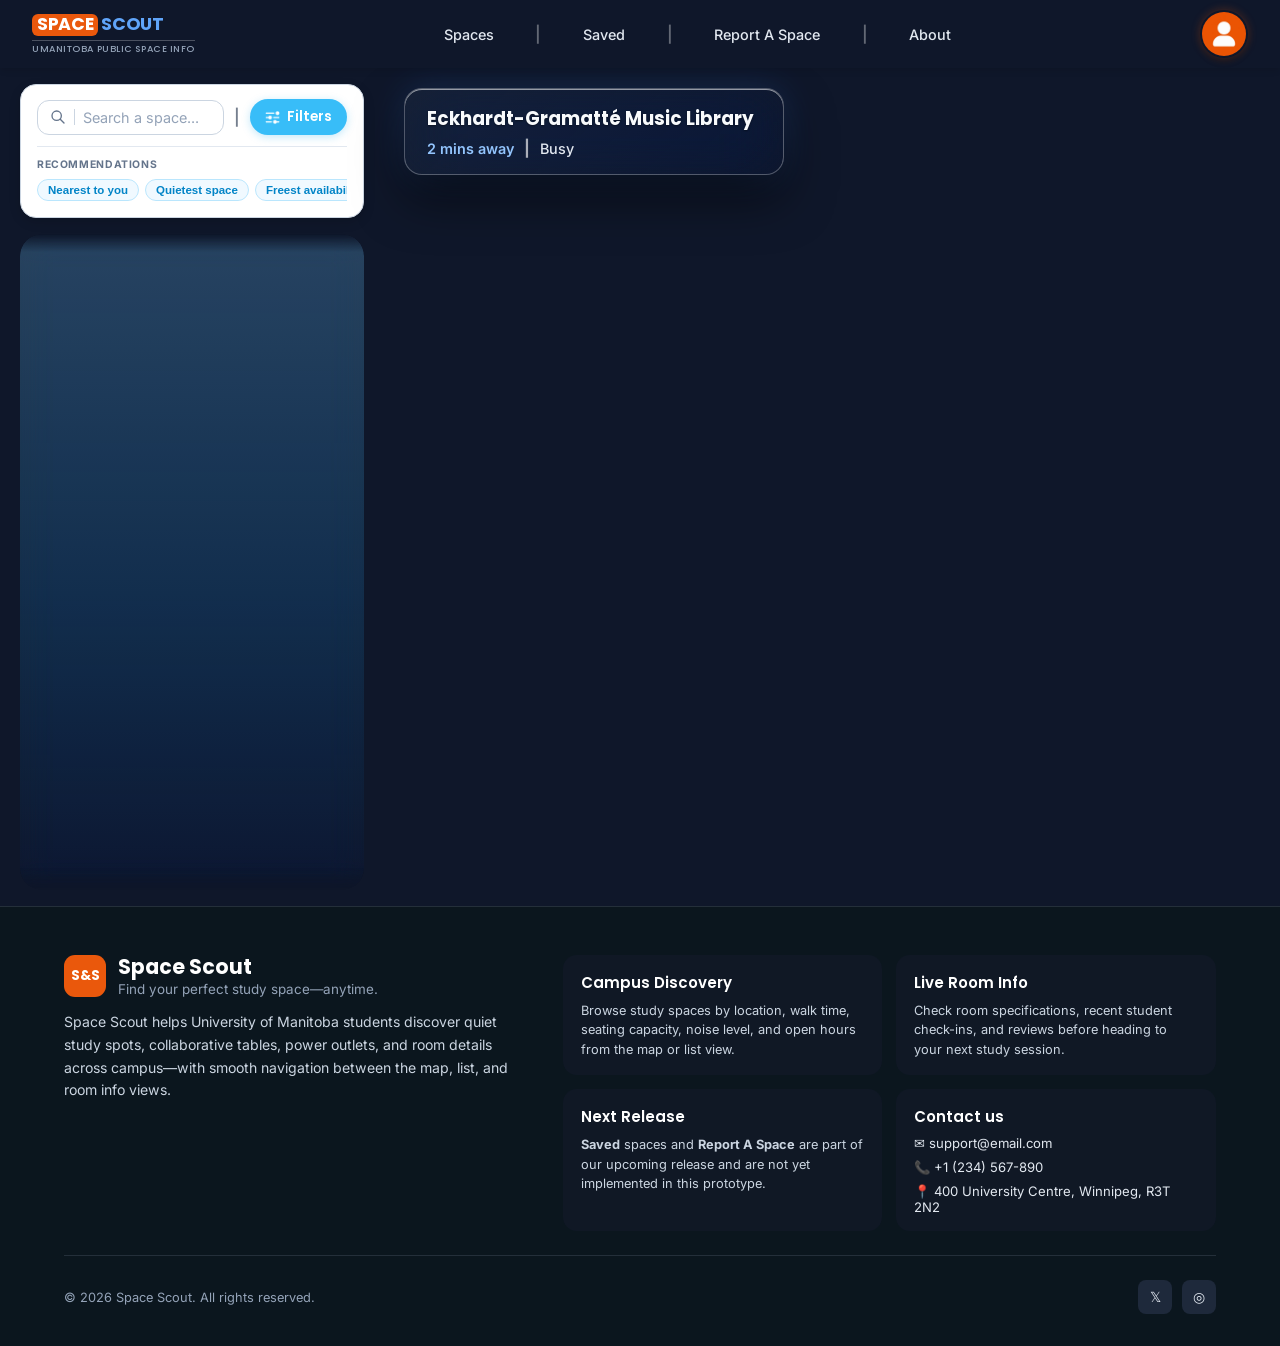
==== commit 3a00ffb1: "Name change of the webApp" ====
--- a/page-html/index.html
+++ b/page-html/index.html
@@ -26,7 +26,7 @@
         <div class="header-left-group">
             <div class="logo">
                 <div class="logo-text">
-                    <span class="brand-name"><span class="brand-space">SPACE</span><span class="brand-finder">FINDER</span></span>
+                    <span class="brand-name"><span class="brand-space">SPACE</span><span class="brand-finder">SCOUT</span></span>
                     <hr class="logo-divider">
                     <span class="brand-tag">UManitoba Public Space Info</span>
                 </div>
--- a/pages-css-sheet/shared-nav-about.css
+++ b/pages-css-sheet/shared-nav-about.css
@@ -1,5 +1,5 @@
 /* =========================================================
-   SPACE FINDER — SHARED NAV, POPUP & ABOUT SECTION
+   SPACE SCOUT — SHARED NAV, POPUP & ABOUT SECTION
    Zero layout overrides on map, list, or overlay panels
    ========================================================= */
 
